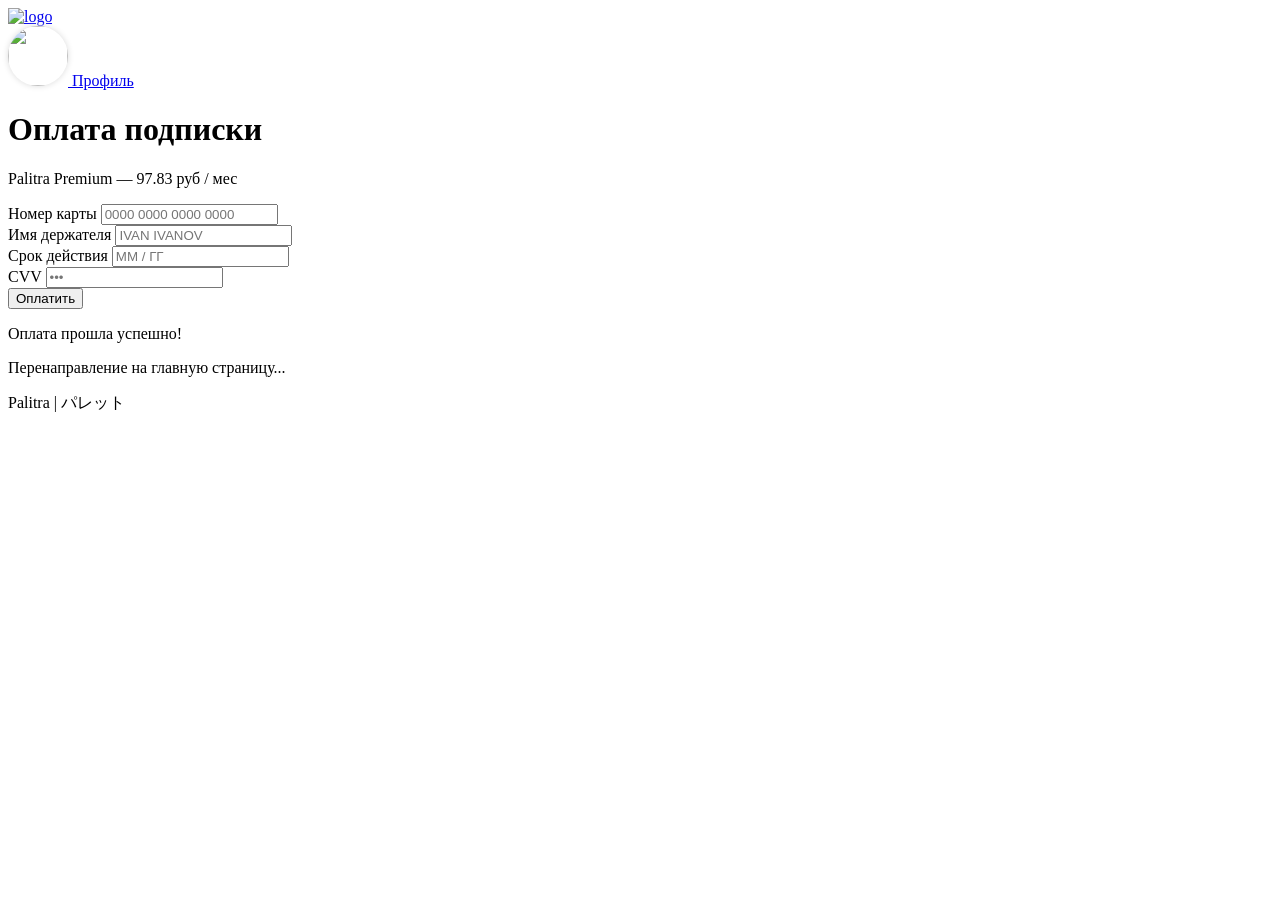
==== pay.html @ 4077545b "Add files via upload" ====
<!DOCTYPE html>
<html lang="ru">
<head>
    <meta charset="utf-8">
    <meta name="viewport" content="width=device-width, initial-scale=1.0">
    <link rel="icon" href="images/Group6.png" type="image/x-icon">
    <link rel="stylesheet" href="css/pay.css">
    <title>Оплата — Palitra</title>
</head>
<body>

<header>
    <div class="header-row">
        <div class="logo-block">
            <a href="index.html">
                <img src="images/Group2.png" width="150px" height="60px" alt="logo">
            </a>
        </div>
        <div class="right-group">
            <a href="profile.html" class="profile-link">
                <img src="images/аватарка.jpg" style="width:60px;height:60px;border-radius:100%;object-fit:cover;box-shadow:0 0px 6px rgb(218,218,218);">
                <span class="profile-text">Профиль</span>
            </a>
        </div>
    </div>
</header>

<div class="wrapper">
    <div class="payment-card">
        <h1>Оплата подписки</h1>
        <p class="amount">Palitra Premium — 97.83 руб / мес</p>

        <div class="field">
            <label>Номер карты</label>
            <input type="text" placeholder="0000 0000 0000 0000" maxlength="19">
        </div>
        <div class="field">
            <label>Имя держателя</label>
            <input type="text" placeholder="IVAN IVANOV">
        </div>
        <div class="row-2">
            <div class="field">
                <label>Срок действия</label>
                <input type="text" placeholder="MM / ГГ" maxlength="7">
            </div>
            <div class="field">
                <label>CVV</label>
                <input type="text" placeholder="•••" maxlength="3">
            </div>
        </div>

        <button class="btn-pay" onclick="pay()">Оплатить</button>

        <div class="success-msg" id="success">
            <p>Оплата прошла успешно!</p>
            <p class="sub">Перенаправление на главную страницу...</p>
        </div>
    </div>
</div>

<footer>
    <p>Palitra | パレット</p>
</footer>

<script>
function pay() {
    localStorage.setItem('subscribed', 'true');
    document.getElementById('success').style.display = 'block';
    setTimeout(function() { location.href = 'index.html'; }, 2000);
}
</script>

</body>
</html>
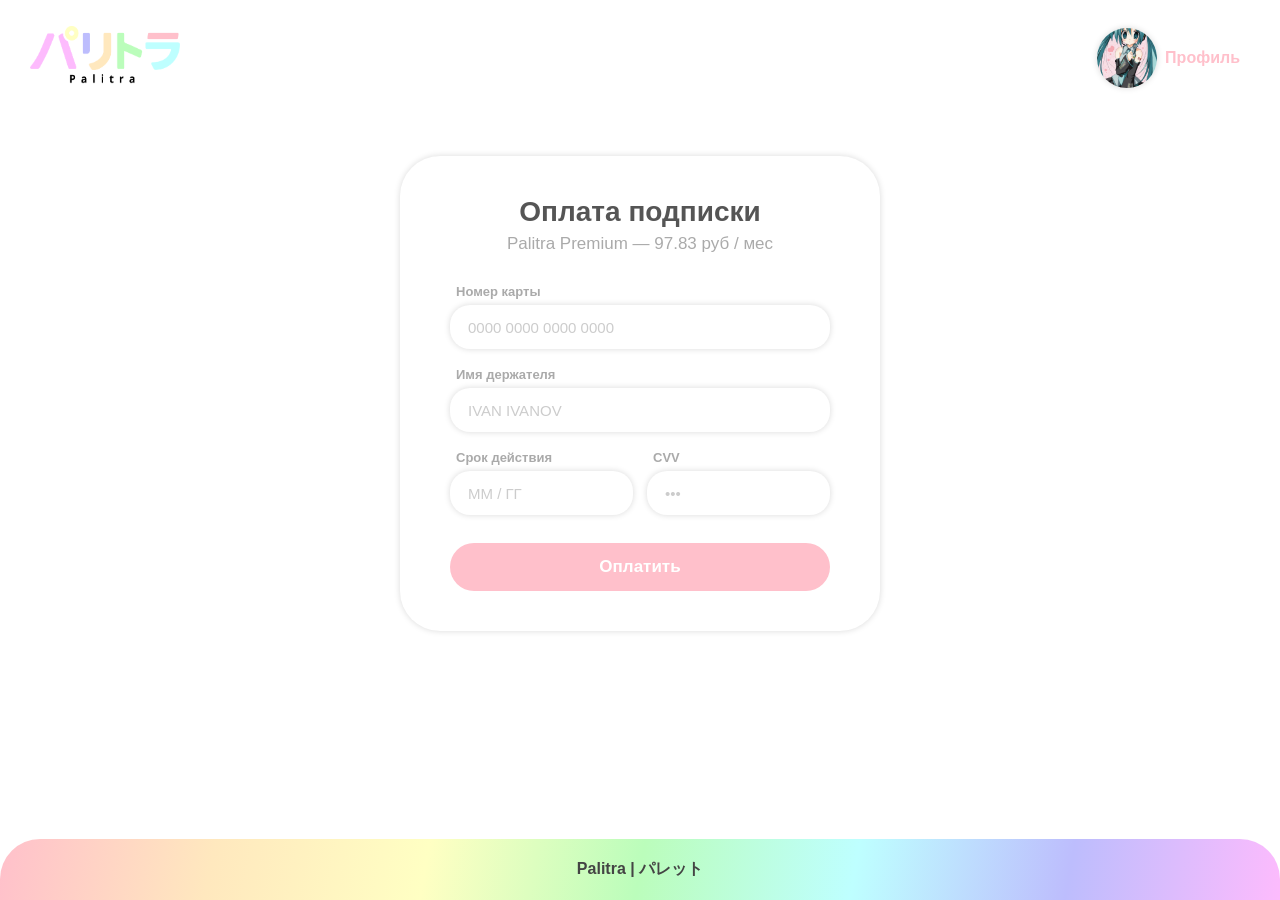
==== commit 586d53ef: "pay.html" ====
--- a/pay.html
+++ b/pay.html
@@ -3,7 +3,7 @@
 <head>
     <meta charset="utf-8">
     <meta name="viewport" content="width=device-width, initial-scale=1.0">
-    <link rel="icon" href="images/Group6.png" type="image/x-icon">
+    <link rel="icon" href="images/Group6.png" type="image/png">
     <link rel="stylesheet" href="css/pay.css">
     <title>Оплата — Palitra</title>
 </head>
--- a/css/pay.css
+++ b/css/pay.css
@@ -0,0 +1,202 @@
+* { box-sizing: border-box; margin: 0; padding: 0; }
+
+        body {
+            font-family: Arial, sans-serif;
+            background-color: #ffffff;
+            color: #444;
+            min-height: 100vh;
+            display: flex;
+            flex-direction: column;
+        }
+
+        header {
+            background: white;
+            padding: 24px 30px;
+        }
+
+        .header-row {
+            display: flex;
+            justify-content: space-between;
+            align-items: center;
+            flex-wrap: wrap;
+            gap: 20px;
+            width: 100%;
+        }
+
+        .logo-block { flex-shrink: 0; }
+
+        .right-group {
+            display: flex;
+            align-items: center;
+            gap: 25px;
+            flex-wrap: wrap;
+            justify-content: flex-end;
+        }
+
+        .profile-link {
+            display: flex;
+            align-items: center;
+            gap: 8px;
+            text-decoration: none;
+            background: transparent;
+            padding: 4px 10px 4px 6px;
+            border-radius: 60px;
+            transition: 0.2s;
+        }
+
+        .profile-link:hover { gap: 20px; animation: 10s smoothChange2 linear infinite; }
+
+        .profile-link:hover .profile-text {
+            padding-right: 10px;
+            transition: 0.2s;
+            font-size: 18px;
+            color: white;
+        }
+
+        .profile-link .profile-text {
+            transition: 0.2s;
+            color: pink;
+            font-weight: bold;
+            font-size: 16px;
+        }
+
+        @keyframes smoothChange2 {
+            0%   { background-color: rgba(255,192,203); box-shadow: 0 0px 15px 5px rgba(255,192,203); }
+            16%  { background-color: rgba(255,232,190); box-shadow: 0 0px 15px 5px rgba(255,232,190); }
+            33%  { background-color: rgba(255,255,195); box-shadow: 0 0px 15px 5px rgba(255,255,195); }
+            50%  { background-color: rgba(187,253,187); box-shadow: 0 0px 15px 5px rgba(187,253,187); }
+            66%  { background-color: rgba(190,255,255); box-shadow: 0 0px 15px 5px rgba(190,255,255); }
+            83%  { background-color: rgba(189,189,253); box-shadow: 0 0px 15px 5px rgba(189,189,253); }
+            100% { background-color: rgba(253,187,253); box-shadow: 0 0px 15px 5px rgba(253,187,253); }
+        }
+
+        @keyframes smoothChange {
+            0%   { background-color: rgba(255,192,203); box-shadow: 0 0px 15px 5px rgba(255,192,203); }
+            16%  { background-color: rgba(255,232,190); box-shadow: 0 0px 15px 5px rgba(255,232,190); }
+            33%  { background-color: rgba(255,255,195); box-shadow: 0 0px 15px 5px rgba(255,255,195); }
+            50%  { background-color: rgba(187,253,187); box-shadow: 0 0px 15px 5px rgba(187,253,187); }
+            66%  { background-color: rgba(190,255,255); box-shadow: 0 0px 15px 5px rgba(190,255,255); }
+            83%  { background-color: rgba(189,189,253); box-shadow: 0 0px 15px 5px rgba(189,189,253); }
+            100% { background-color: rgba(253,187,253); box-shadow: 0 0px 15px 5px rgba(253,187,253); }
+        }
+
+        .wrapper {
+            width: 100%;
+            margin: 40px 0;
+            padding: 0 30px;
+            flex: 1;
+            display: flex;
+            justify-content: center;
+            align-items: flex-start;
+        }
+
+        .payment-card {
+            background: #fff;
+            border-radius: 40px;
+            box-shadow: 0 0px 6px rgb(218, 218, 218);
+            padding: 40px 50px;
+            max-width: 480px;
+            width: 100%;
+        }
+
+        .payment-card h1 {
+            font-size: clamp(20px, 3.5vw, 28px);
+            color: #555;
+            margin-bottom: 6px;
+            text-align: center;
+        }
+
+        .payment-card .amount {
+            text-align: center;
+            font-size: clamp(14px, 2vw, 17px);
+            color: #aaa;
+            margin-bottom: 30px;
+        }
+
+        .field {
+            display: flex;
+            flex-direction: column;
+            gap: 6px;
+            margin-bottom: 18px;
+        }
+
+        .field label {
+            font-size: 13px;
+            color: #aaa;
+            font-weight: bold;
+            padding-left: 6px;
+        }
+
+        .field input {
+            width: 100%;
+            border: 0;
+            box-shadow: 0 0px 6px rgb(218, 218, 218);
+            border-radius: 20px;
+            height: 44px;
+            padding: 0 18px;
+            font-size: 15px;
+            font-family: Arial, sans-serif;
+            color: #555;
+            transition: 0.2s;
+            outline: none;
+        }
+
+        .field input:focus {
+            box-shadow: 0 0px 12px rgba(255, 192, 203, 0.7);
+        }
+
+        .field input::placeholder { color: #ccc; }
+
+        .row-2 { display: grid; grid-template-columns: 1fr 1fr; gap: 14px; min-width: 0; }
+
+        .row-2 .field input { min-width: 0; }
+
+        .btn-pay {
+            width: 100%;
+            margin-top: 10px;
+            border: 0;
+            background: pink;
+            color: #fff;
+            font-weight: bold;
+            font-size: clamp(14px, 2vw, 17px);
+            padding: 14px;
+            border-radius: 40px;
+            cursor: pointer;
+            transition: 0.3s;
+            font-family: Arial, sans-serif;
+        }
+
+        .btn-pay:hover { animation: smoothChange 10s linear infinite; }
+
+        .success-msg {
+            display: none;
+            margin-top: 24px;
+            background: linear-gradient(135deg, rgba(187,253,187,0.4), rgba(190,255,255,0.4));
+            border-radius: 20px;
+            padding: 20px;
+            text-align: center;
+        }
+
+        .success-msg p {
+            font-size: clamp(14px, 2vw, 16px);
+            color: #555;
+            font-weight: bold;
+        }
+
+        .success-msg .sub {
+            font-size: 13px;
+            color: #aaa;
+            margin-top: 6px;
+            font-weight: normal;
+        }
+
+        footer {
+            font-weight: bold;
+            border-top-left-radius: 40px;
+            border-top-right-radius: 40px;
+            background: linear-gradient(100deg, pink, rgb(255,232,190), rgb(255,255,195), rgb(187,253,187), rgb(190,255,255), rgb(189,189,253), rgb(253,187,253));
+            color: #444;
+            text-align: center;
+            padding: 20px;
+            font-size: clamp(13px, 1.8vw, 16px);
+        }
